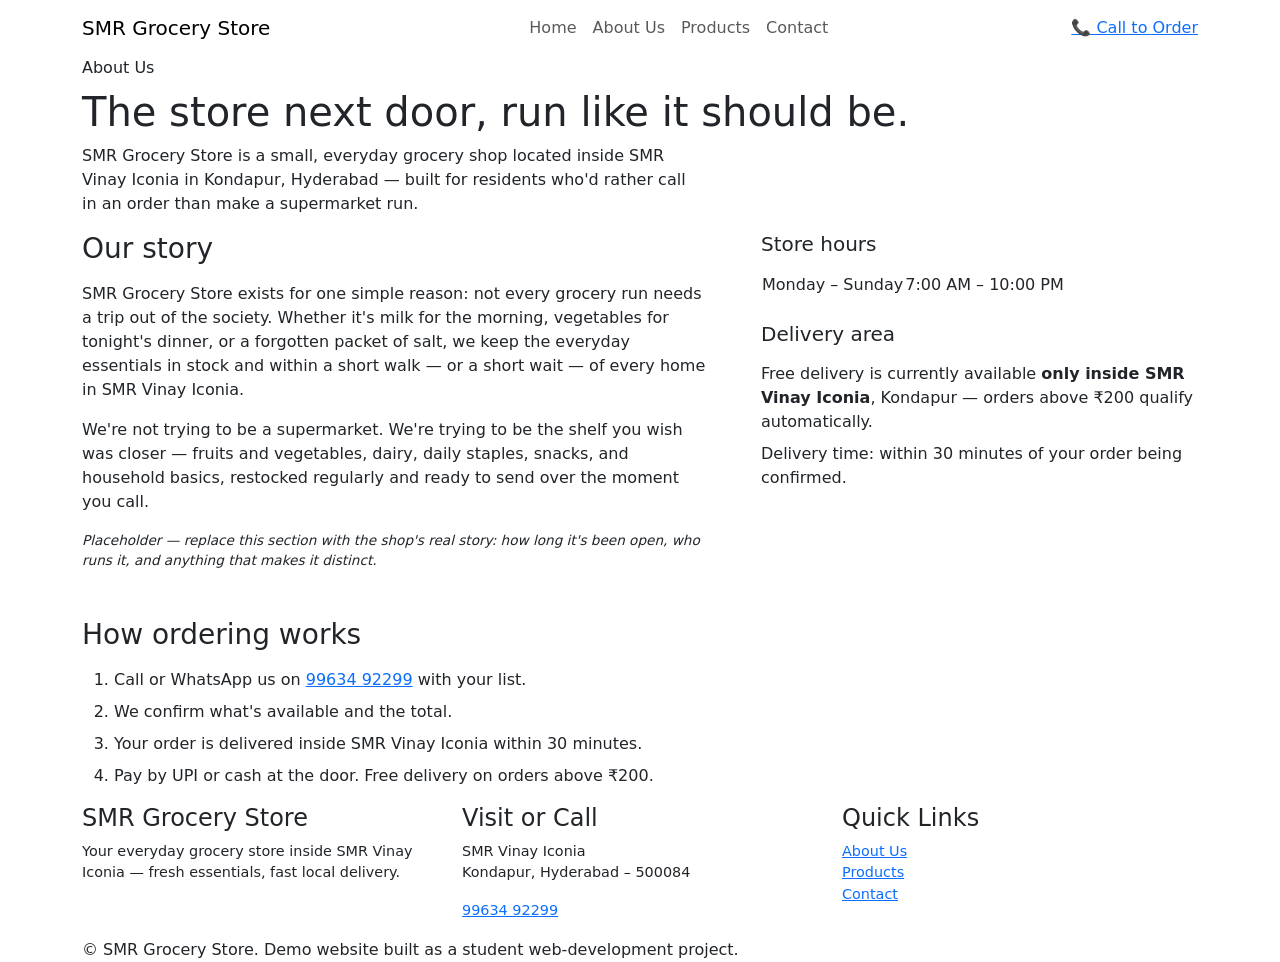
==== about.html @ 3cebea53 "Add files via upload" ====
<!DOCTYPE html>
<html lang="en">
<head>
<meta charset="UTF-8">
<meta name="viewport" content="width=device-width, initial-scale=1.0">
<title>About Us — SMR Grocery Store</title>
<meta name="description" content="About SMR Grocery Store, the neighbourhood grocery shop inside SMR Vinay Iconia, Kondapur, Hyderabad.">

<link rel="preconnect" href="https://fonts.googleapis.com">
<link rel="preconnect" href="https://fonts.gstatic.com" crossorigin>
<link href="https://fonts.googleapis.com/css2?family=Fraunces:wght@500;600;700&family=Inter:wght@400;500;600;700&display=swap" rel="stylesheet">
<link href="https://cdn.jsdelivr.net/npm/bootstrap@5.3.3/dist/css/bootstrap.min.css" rel="stylesheet">
<link rel="stylesheet" href="css/style.css">
</head>
<body>

<nav class="navbar navbar-expand-lg smr-navbar">
  <div class="container">
    <a class="navbar-brand smr-brand" href="index.html">SMR <span>Grocery</span> Store</a>
    <button class="navbar-toggler" type="button" data-bs-toggle="collapse" data-bs-target="#smrNav" aria-controls="smrNav" aria-expanded="false" aria-label="Toggle navigation">
      <span class="navbar-toggler-icon"></span>
    </button>
    <div class="collapse navbar-collapse" id="smrNav">
      <ul class="navbar-nav mx-auto">
        <li class="nav-item"><a class="nav-link" href="index.html">Home</a></li>
        <li class="nav-item"><a class="nav-link" href="about.html">About Us</a></li>
        <li class="nav-item"><a class="nav-link" href="products.html">Products</a></li>
        <li class="nav-item"><a class="nav-link" href="contact.html">Contact</a></li>
      </ul>
      <a href="tel:+919963492299" class="btn-call">📞 Call to Order</a>
    </div>
  </div>
</nav>

<header class="page-header">
  <div class="container">
    <p class="eyebrow mb-2">About Us</p>
    <h1>The store next door, run like it should be.</h1>
    <p class="text-muted-soft mt-2" style="max-width:60ch;">SMR Grocery Store is a small, everyday grocery shop located inside SMR Vinay Iconia in Kondapur, Hyderabad — built for residents who'd rather call in an order than make a supermarket run.</p>
  </div>
</header>

<section class="section">
  <div class="container">
    <div class="row g-5 align-items-start">
      <div class="col-lg-7">
        <h2 class="h3 mb-3">Our story</h2>
        <p>SMR Grocery Store exists for one simple reason: not every grocery run needs a trip out of the society. Whether it's milk for the morning, vegetables for tonight's dinner, or a forgotten packet of salt, we keep the everyday essentials in stock and within a short walk — or a short wait — of every home in SMR Vinay Iconia.</p>
        <p>We're not trying to be a supermarket. We're trying to be the shelf you wish was closer — fruits and vegetables, dairy, daily staples, snacks, and household basics, restocked regularly and ready to send over the moment you call.</p>
        <p style="font-size:0.85rem;" class="text-muted-soft"><em>Placeholder — replace this section with the shop's real story: how long it's been open, who runs it, and anything that makes it distinct.</em></p>

        <h2 class="h3 mt-5 mb-3">How ordering works</h2>
        <ol class="text-muted-soft">
          <li class="mb-2">Call or WhatsApp us on <a href="tel:+919963492299">99634 92299</a> with your list.</li>
          <li class="mb-2">We confirm what's available and the total.</li>
          <li class="mb-2">Your order is delivered inside SMR Vinay Iconia within 30 minutes.</li>
          <li>Pay by UPI or cash at the door. Free delivery on orders above ₹200.</li>
        </ol>
      </div>

      <div class="col-lg-5">
        <div class="info-card mb-4">
          <h3 class="h5 mb-3">Store hours</h3>
          <table class="hours-table">
            <tr><td>Monday – Sunday</td><td>7:00 AM – 10:00 PM</td></tr>
          </table>
          <p class="mt-3 mb-0"><span data-open-status class="status-pill"></span></p>
        </div>

        <div class="info-card">
          <h3 class="h5 mb-3">Delivery area</h3>
          <p class="text-muted-soft mb-2">Free delivery is currently available <strong>only inside SMR Vinay Iconia</strong>, Kondapur — orders above ₹200 qualify automatically.</p>
          <p class="text-muted-soft mb-0">Delivery time: within 30 minutes of your order being confirmed.</p>
        </div>
      </div>
    </div>
  </div>
</section>

<footer class="smr-footer">
  <div class="container">
    <div class="row g-4">
      <div class="col-md-4">
        <h4>SMR Grocery Store</h4>
        <p style="font-size:0.9rem;">Your everyday grocery store inside SMR Vinay Iconia — fresh essentials, fast local delivery.</p>
      </div>
      <div class="col-md-4">
        <h4>Visit or Call</h4>
        <p style="font-size:0.9rem;">SMR Vinay Iconia<br>Kondapur, Hyderabad – 500084</p>
        <p style="font-size:0.9rem;"><a href="tel:+919963492299">99634 92299</a></p>
      </div>
      <div class="col-md-4">
        <h4>Quick Links</h4>
        <p style="font-size:0.9rem;">
          <a href="about.html">About Us</a><br>
          <a href="products.html">Products</a><br>
          <a href="contact.html">Contact</a>
        </p>
      </div>
    </div>
    <div class="fine-print">
      © <span id="footer-year"></span> SMR Grocery Store. Demo website built as a student web-development project.
    </div>
  </div>
</footer>

<script src="https://cdn.jsdelivr.net/npm/bootstrap@5.3.3/dist/js/bootstrap.bundle.min.js"></script>
<script src="js/script.js"></script>
</body>
</html>
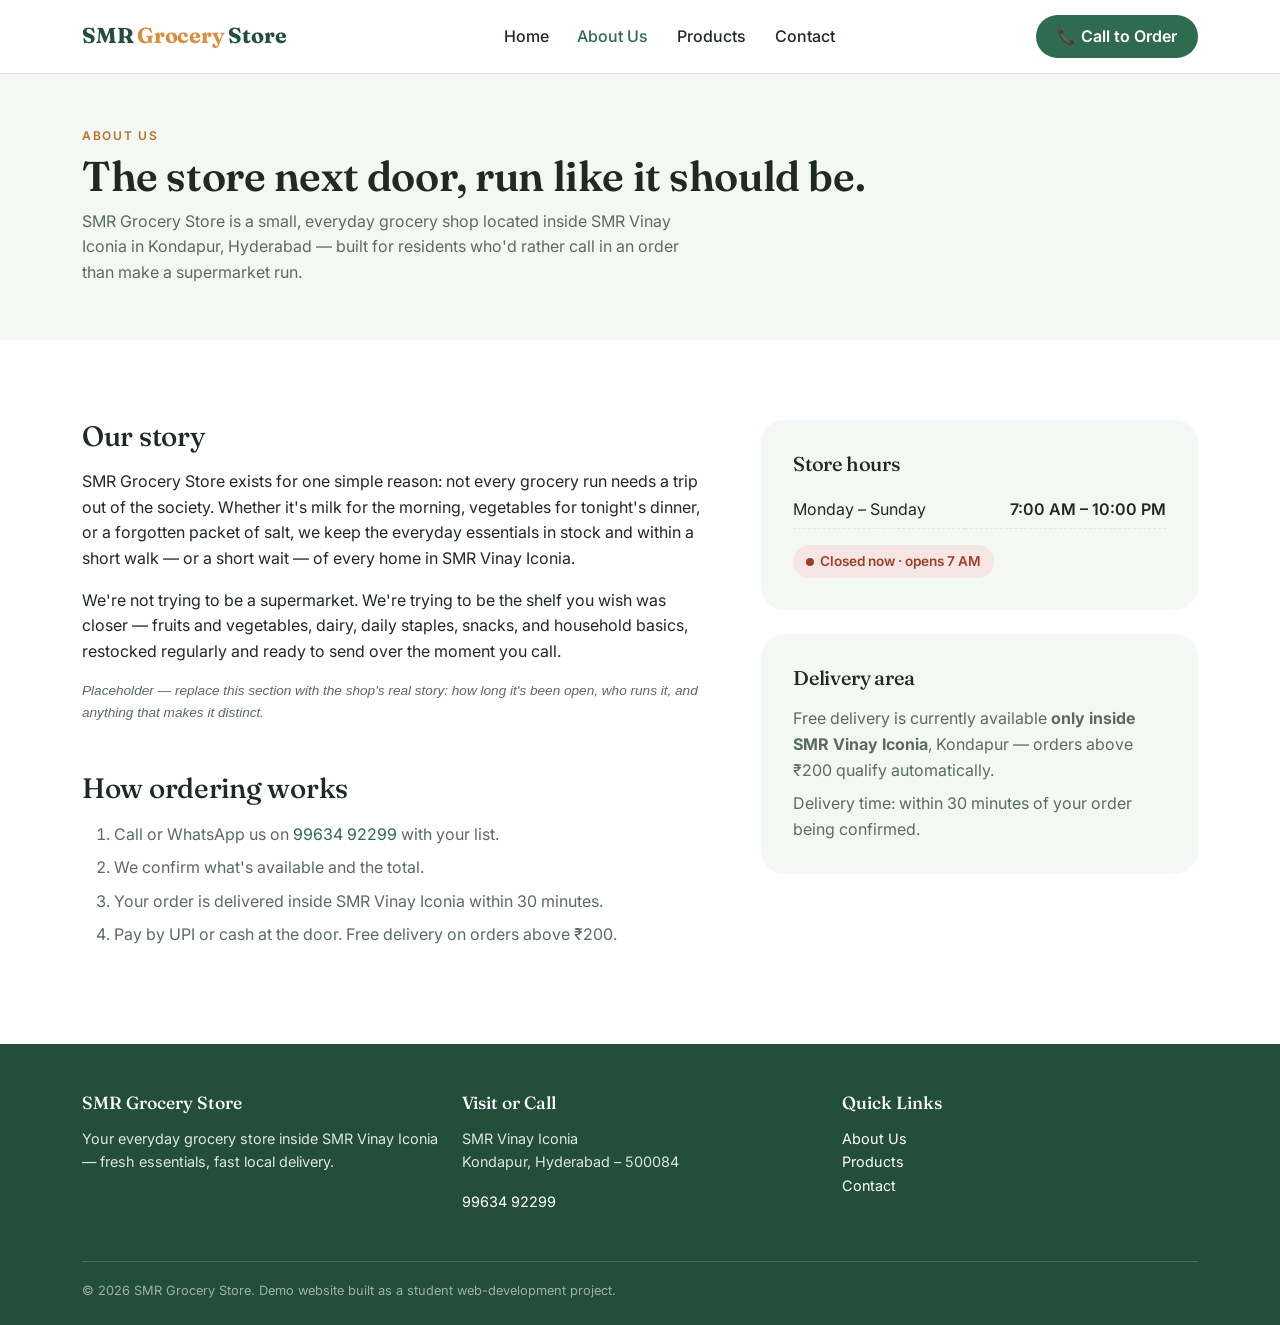
==== commit a10db359: "Update about.html" ====
--- a/about.html
+++ b/about.html
@@ -10,7 +10,7 @@
 <link rel="preconnect" href="https://fonts.gstatic.com" crossorigin>
 <link href="https://fonts.googleapis.com/css2?family=Fraunces:wght@500;600;700&family=Inter:wght@400;500;600;700&display=swap" rel="stylesheet">
 <link href="https://cdn.jsdelivr.net/npm/bootstrap@5.3.3/dist/css/bootstrap.min.css" rel="stylesheet">
-<link rel="stylesheet" href="css/style.css">
+<link rel="stylesheet" href="style.css">
 </head>
 <body>
 
@@ -105,6 +105,6 @@
 </footer>
 
 <script src="https://cdn.jsdelivr.net/npm/bootstrap@5.3.3/dist/js/bootstrap.bundle.min.js"></script>
-<script src="js/script.js"></script>
+<script src="script.js"></script>
 </body>
 </html>
--- a/style.css
+++ b/style.css
@@ -0,0 +1,357 @@
+/* ==========================================================================
+   SMR Grocery Store — stylesheet
+   Palette: warm off-white + deep moss green, with a turmeric accent
+   Type: Fraunces (display) + Inter (body)
+   ========================================================================== */
+
+:root {
+  --color-bg: #ffffff;
+  --color-bg-soft: #f3f8f4;
+  --color-bg-soft-2: #eaf2ec;
+  --color-primary: #2f6b4f;
+  --color-primary-dark: #234f3a;
+  --color-primary-light: #dbeae1;
+  --color-accent: #d98e3f;
+  --color-accent-dark: #b8722a;
+  --color-text: #1f2a24;
+  --color-text-muted: #5b6b62;
+  --color-border: #e1e8e3;
+
+  --font-display: "Fraunces", "Georgia", serif;
+  --font-body: "Inter", -apple-system, BlinkMacSystemFont, "Segoe UI", sans-serif;
+
+  --radius-sm: 8px;
+  --radius-md: 14px;
+  --radius-lg: 24px;
+
+  --shadow-soft: 0 4px 20px rgba(31, 42, 36, 0.06);
+  --shadow-med: 0 10px 30px rgba(31, 42, 36, 0.1);
+}
+
+* { box-sizing: border-box; }
+
+html { scroll-behavior: smooth; }
+
+body {
+  font-family: var(--font-body);
+  color: var(--color-text);
+  background: var(--color-bg);
+  line-height: 1.6;
+  -webkit-font-smoothing: antialiased;
+}
+
+h1, h2, h3, .display {
+  font-family: var(--font-display);
+  font-weight: 600;
+  line-height: 1.15;
+  letter-spacing: -0.01em;
+  color: var(--color-text);
+}
+
+a { color: var(--color-primary); text-decoration: none; }
+a:hover { color: var(--color-primary-dark); }
+
+.eyebrow {
+  font-family: var(--font-body);
+  text-transform: uppercase;
+  letter-spacing: 0.14em;
+  font-size: 0.75rem;
+  font-weight: 600;
+  color: var(--color-accent-dark);
+}
+
+/* Focus states — visible keyboard focus everywhere */
+a:focus-visible,
+button:focus-visible,
+input:focus-visible,
+textarea:focus-visible {
+  outline: 3px solid var(--color-accent);
+  outline-offset: 2px;
+}
+
+/* ---------- Layout helpers ---------- */
+.section { padding: 5rem 0; }
+.section-soft { background: var(--color-bg-soft); }
+@media (max-width: 767px) {
+  .section { padding: 3rem 0; }
+}
+
+/* ---------- Navbar ---------- */
+.smr-navbar {
+  background: var(--color-bg);
+  border-bottom: 1px solid var(--color-border);
+  padding: 0.9rem 0;
+  position: sticky;
+  top: 0;
+  z-index: 1000;
+}
+
+.smr-brand {
+  font-family: var(--font-display);
+  font-weight: 700;
+  font-size: 1.35rem;
+  color: var(--color-primary-dark) !important;
+  letter-spacing: -0.01em;
+}
+.smr-brand span { color: var(--color-accent); }
+
+.smr-navbar .nav-link {
+  font-weight: 500;
+  color: var(--color-text) !important;
+  margin: 0 0.4rem;
+  position: relative;
+}
+.smr-navbar .nav-link.active,
+.smr-navbar .nav-link:hover { color: var(--color-primary) !important; }
+
+.btn-call {
+  background: var(--color-primary);
+  color: #fff !important;
+  border-radius: 999px;
+  padding: 0.55rem 1.3rem;
+  font-weight: 600;
+  border: none;
+  display: inline-flex;
+  align-items: center;
+  gap: 0.5rem;
+}
+.btn-call:hover { background: var(--color-primary-dark); color: #fff !important; }
+
+.btn-whatsapp {
+  background: #fff;
+  color: var(--color-primary) !important;
+  border: 1.5px solid var(--color-primary);
+  border-radius: 999px;
+  padding: 0.55rem 1.3rem;
+  font-weight: 600;
+  display: inline-flex;
+  align-items: center;
+  gap: 0.5rem;
+}
+.btn-whatsapp:hover { background: var(--color-primary-light); color: var(--color-primary-dark) !important; }
+
+/* ---------- Hero ---------- */
+.hero {
+  padding: 4.5rem 0 3rem;
+  overflow: hidden;
+}
+.hero h1 {
+  font-size: clamp(2.1rem, 4.2vw, 3.2rem);
+  max-width: 12ch;
+}
+.hero .lede {
+  font-size: 1.15rem;
+  color: var(--color-text-muted);
+  max-width: 46ch;
+}
+.hero-badges { display: flex; flex-wrap: wrap; gap: 0.6rem; margin: 1.4rem 0; }
+.badge-pill {
+  background: var(--color-primary-light);
+  color: var(--color-primary-dark);
+  border-radius: 999px;
+  padding: 0.4rem 0.9rem;
+  font-size: 0.85rem;
+  font-weight: 600;
+  display: inline-flex;
+  align-items: center;
+  gap: 0.4rem;
+}
+.hero-art { max-width: 100%; height: auto; }
+
+/* ---------- Delivery promise strip (signature element) ---------- */
+.promise-strip {
+  background: var(--color-primary-dark);
+  color: #fff;
+  padding: 2.2rem 0;
+}
+.promise-route {
+  display: flex;
+  align-items: center;
+  gap: 0.75rem;
+  max-width: 720px;
+  margin: 0 auto;
+}
+.promise-node {
+  text-align: center;
+  min-width: 96px;
+}
+.promise-node .dot {
+  width: 14px; height: 14px;
+  border-radius: 50%;
+  background: var(--color-accent);
+  margin: 0 auto 0.5rem;
+}
+.promise-node .label {
+  font-size: 0.8rem;
+  font-weight: 600;
+  color: rgba(255,255,255,0.9);
+}
+.promise-line {
+  flex: 1;
+  height: 0;
+  border-top: 2px dashed rgba(255,255,255,0.4);
+  position: relative;
+}
+.promise-time {
+  position: absolute;
+  top: -34px;
+  left: 50%;
+  transform: translateX(-50%);
+  background: var(--color-accent);
+  color: var(--color-primary-dark);
+  font-weight: 700;
+  font-size: 0.85rem;
+  padding: 0.25rem 0.7rem;
+  border-radius: 999px;
+  white-space: nowrap;
+}
+.promise-note {
+  text-align: center;
+  font-size: 0.85rem;
+  color: rgba(255,255,255,0.75);
+  margin-top: 1.4rem;
+}
+
+/* ---------- Category / product cards ---------- */
+.cat-card {
+  background: #fff;
+  border: 1px solid var(--color-border);
+  border-radius: var(--radius-md);
+  padding: 1.6rem 1.3rem;
+  height: 100%;
+  transition: transform 0.15s ease, box-shadow 0.15s ease, border-color 0.15s ease;
+}
+.cat-card:hover {
+  transform: translateY(-4px);
+  box-shadow: var(--shadow-med);
+  border-color: var(--color-primary-light);
+}
+.cat-icon {
+  width: 46px; height: 46px;
+  color: var(--color-primary);
+  margin-bottom: 0.9rem;
+}
+.cat-card h3 { font-size: 1.1rem; margin-bottom: 0.4rem; }
+.cat-card p { color: var(--color-text-muted); font-size: 0.92rem; margin-bottom: 0; }
+
+.item-chip {
+  display: inline-block;
+  background: var(--color-bg-soft-2);
+  color: var(--color-text);
+  border-radius: 999px;
+  padding: 0.3rem 0.8rem;
+  font-size: 0.82rem;
+  margin: 0.2rem 0.3rem 0.2rem 0;
+}
+
+/* ---------- Value props ---------- */
+.value-card { text-align: left; }
+.value-num {
+  font-family: var(--font-display);
+  font-size: 1.6rem;
+  color: var(--color-accent-dark);
+}
+
+/* ---------- Section heading ---------- */
+.section-head { max-width: 60ch; margin-bottom: 2.5rem; }
+.section-head h2 { font-size: clamp(1.6rem, 3vw, 2.2rem); }
+
+/* ---------- Cards: about / info ---------- */
+.info-card {
+  background: var(--color-bg-soft);
+  border-radius: var(--radius-lg);
+  padding: 2rem;
+  height: 100%;
+}
+
+table.hours-table { width: 100%; }
+table.hours-table td { padding: 0.35rem 0; border-bottom: 1px dashed var(--color-border); }
+table.hours-table td:last-child { text-align: right; font-weight: 600; }
+
+.status-pill {
+  display: inline-flex;
+  align-items: center;
+  gap: 0.4rem;
+  font-weight: 600;
+  font-size: 0.85rem;
+  padding: 0.35rem 0.8rem;
+  border-radius: 999px;
+}
+.status-open { background: #e4f3e8; color: #1f6d3c; }
+.status-closed { background: #f6e6e3; color: #a13d2b; }
+.status-dot { width: 8px; height: 8px; border-radius: 50%; background: currentColor; }
+
+/* ---------- Testimonial ---------- */
+.testimonial-card {
+  background: #fff;
+  border: 1px solid var(--color-border);
+  border-radius: var(--radius-md);
+  padding: 1.6rem;
+  height: 100%;
+}
+.testimonial-quote { font-family: var(--font-display); font-size: 1.05rem; }
+.testimonial-name { color: var(--color-text-muted); font-size: 0.85rem; margin-top: 0.8rem; }
+
+/* ---------- Contact ---------- */
+.contact-form .form-control {
+  border-radius: var(--radius-sm);
+  border: 1px solid var(--color-border);
+  padding: 0.7rem 0.9rem;
+}
+.contact-form .form-control:focus {
+  border-color: var(--color-primary);
+  box-shadow: 0 0 0 0.2rem var(--color-primary-light);
+}
+.contact-form label { font-weight: 600; font-size: 0.9rem; margin-bottom: 0.3rem; }
+
+.btn-submit {
+  background: var(--color-primary);
+  color: #fff;
+  border: none;
+  border-radius: 999px;
+  padding: 0.7rem 1.8rem;
+  font-weight: 600;
+}
+.btn-submit:hover { background: var(--color-primary-dark); color: #fff; }
+
+.map-frame {
+  width: 100%;
+  height: 320px;
+  border: 0;
+  border-radius: var(--radius-md);
+}
+
+/* ---------- Footer ---------- */
+.smr-footer {
+  background: var(--color-primary-dark);
+  color: rgba(255,255,255,0.85);
+  padding: 3rem 0 1.5rem;
+}
+.smr-footer a { color: #fff; }
+.smr-footer a:hover { color: var(--color-accent); }
+.smr-footer h4 {
+  font-family: var(--font-display);
+  color: #fff;
+  font-size: 1.1rem;
+  margin-bottom: 0.9rem;
+}
+.smr-footer .fine-print {
+  border-top: 1px solid rgba(255,255,255,0.15);
+  margin-top: 2rem;
+  padding-top: 1.2rem;
+  font-size: 0.8rem;
+  color: rgba(255,255,255,0.55);
+}
+
+/* ---------- Page header (inner pages) ---------- */
+.page-header {
+  background: var(--color-bg-soft);
+  padding: 3.2rem 0 2.4rem;
+}
+.page-header h1 { font-size: clamp(1.9rem, 3.6vw, 2.6rem); }
+
+/* ---------- Utility ---------- */
+.text-muted-soft { color: var(--color-text-muted); }
+.rounded-blob {
+  border-radius: 42% 58% 63% 37% / 41% 44% 56% 59%;
+}
